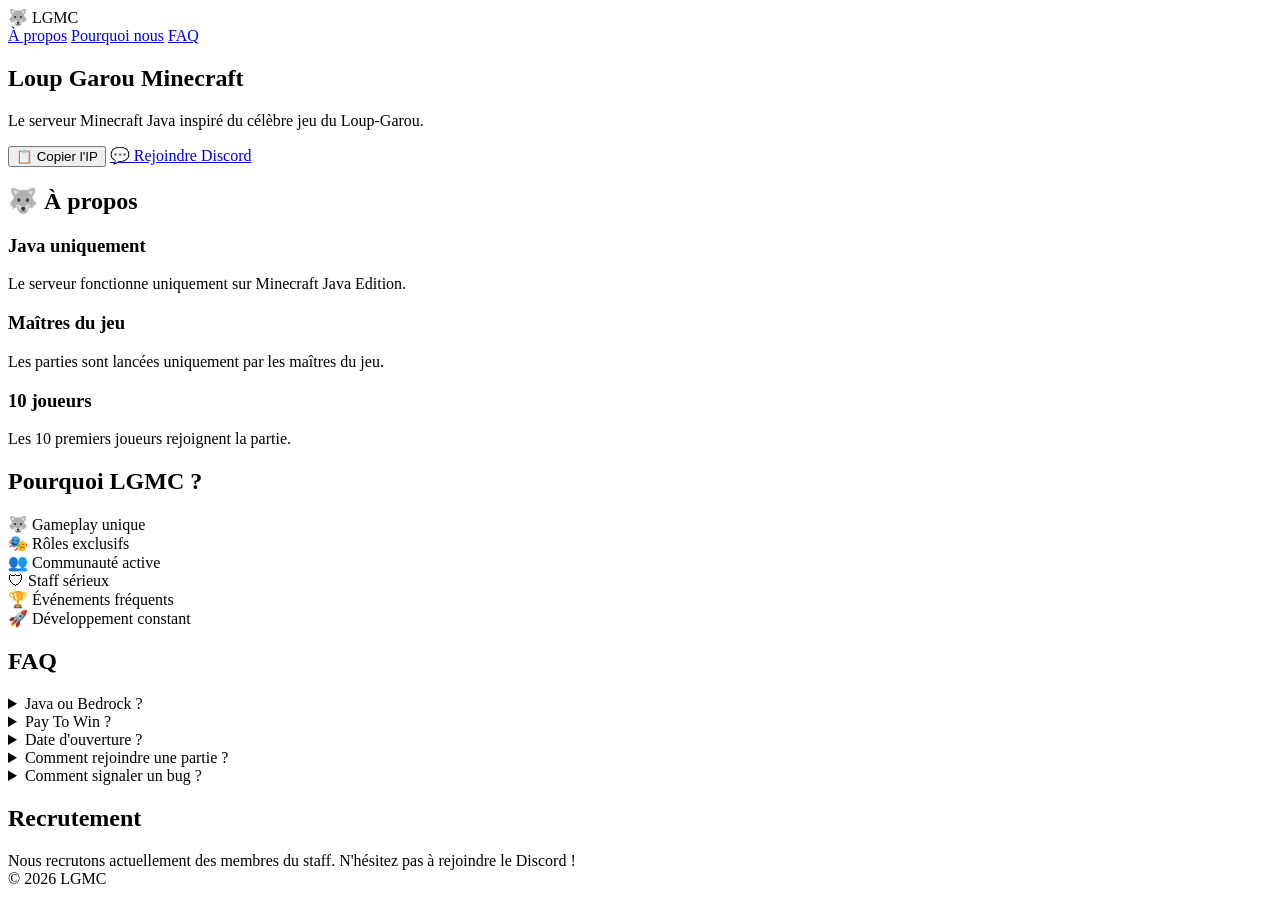
==== index.html @ 2da11fe8 "Create index.html" ====
<!DOCTYPE html>
<html lang="fr">
<head>
<meta charset="UTF-8">
<meta name="viewport" content="width=device-width, initial-scale=1.0">
<title>LGMC - Loup Garou Minecraft</title>

<link rel="stylesheet" href="style.css">

<link href="https://fonts.googleapis.com/css2?family=Poppins:wght@300;400;500;600;700&display=swap" rel="stylesheet">
</head>

<body>

<header>

<div class="logo">
🐺 LGMC
</div>

<nav>

<a href="#apropos">À propos</a>
<a href="#pourquoi">Pourquoi nous</a>
<a href="#faq">FAQ</a>

</nav>

</header>

<section class="hero">

<h1>Loup Garou Minecraft</h1>

<p>
Le serveur Minecraft Java inspiré du célèbre jeu du Loup-Garou.
</p>

<div class="buttons">

<button onclick="copyIP()" class="copy">
📋 Copier l'IP
</button>

<a href="https://discord.gg/BNgE8YpGQR" target="_blank" class="discord">
💬 Rejoindre Discord
</a>

</div>

<p id="copied"></p>

</section>

<section id="apropos">

<h2>🐺 À propos</h2>

<div class="cards">

<div class="card">
<h3>Java uniquement</h3>

<p>
Le serveur fonctionne uniquement sur Minecraft Java Edition.
</p>

</div>

<div class="card">

<h3>Maîtres du jeu</h3>

<p>
Les parties sont lancées uniquement par les maîtres du jeu.
</p>

</div>

<div class="card">

<h3>10 joueurs</h3>

<p>
Les 10 premiers joueurs rejoignent la partie.
</p>

</div>

</div>

</section>

<section id="pourquoi">

<h2>Pourquoi LGMC ?</h2>

<div class="cards">

<div class="card">
🐺 Gameplay unique
</div>

<div class="card">
🎭 Rôles exclusifs
</div>

<div class="card">
👥 Communauté active
</div>

<div class="card">
🛡 Staff sérieux
</div>

<div class="card">
🏆 Événements fréquents
</div>

<div class="card">
🚀 Développement constant
</div>

</div>

</section>

<section id="faq">

<h2>FAQ</h2>

<details>

<summary>Java ou Bedrock ?</summary>

<p>Java uniquement.</p>

</details>

<details>

<summary>Pay To Win ?</summary>

<p>Non.</p>

</details>

<details>

<summary>Date d'ouverture ?</summary>

<p>Pas encore annoncée.</p>

</details>

<details>

<summary>Comment rejoindre une partie ?</summary>

<p>
Les maîtres du jeu lancent les parties.
Vous serez notifié sur Discord.
</p>

</details>

<details>

<summary>Comment signaler un bug ?</summary>

<p>
Ouvrez un ticket sur Discord.
</p>

</details>

</section>

<section>

<h2>Recrutement</h2>

<div class="card">

Nous recrutons actuellement des membres du staff.

N'hésitez pas à rejoindre le Discord !

</div>

</section>

<footer>

© 2026 LGMC

</footer>

<script src="script.js"></script>

</body>
</html>
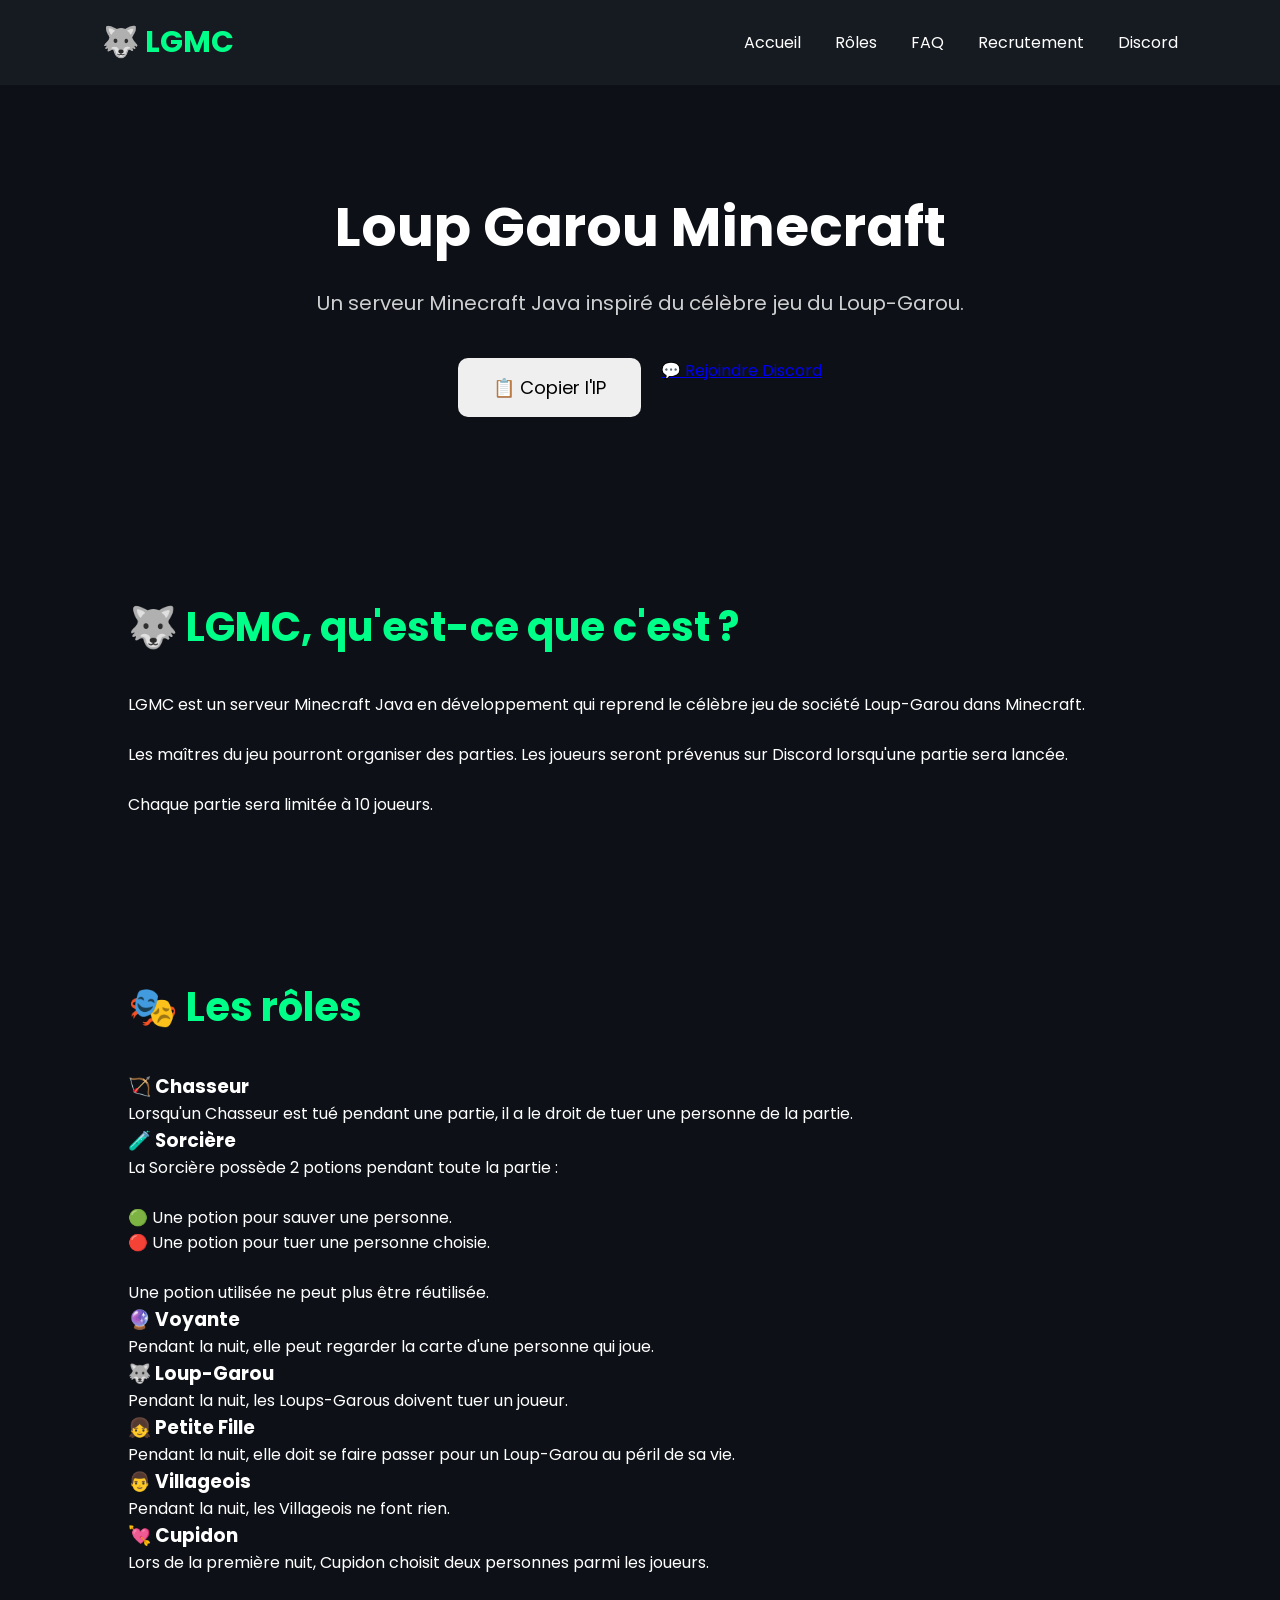
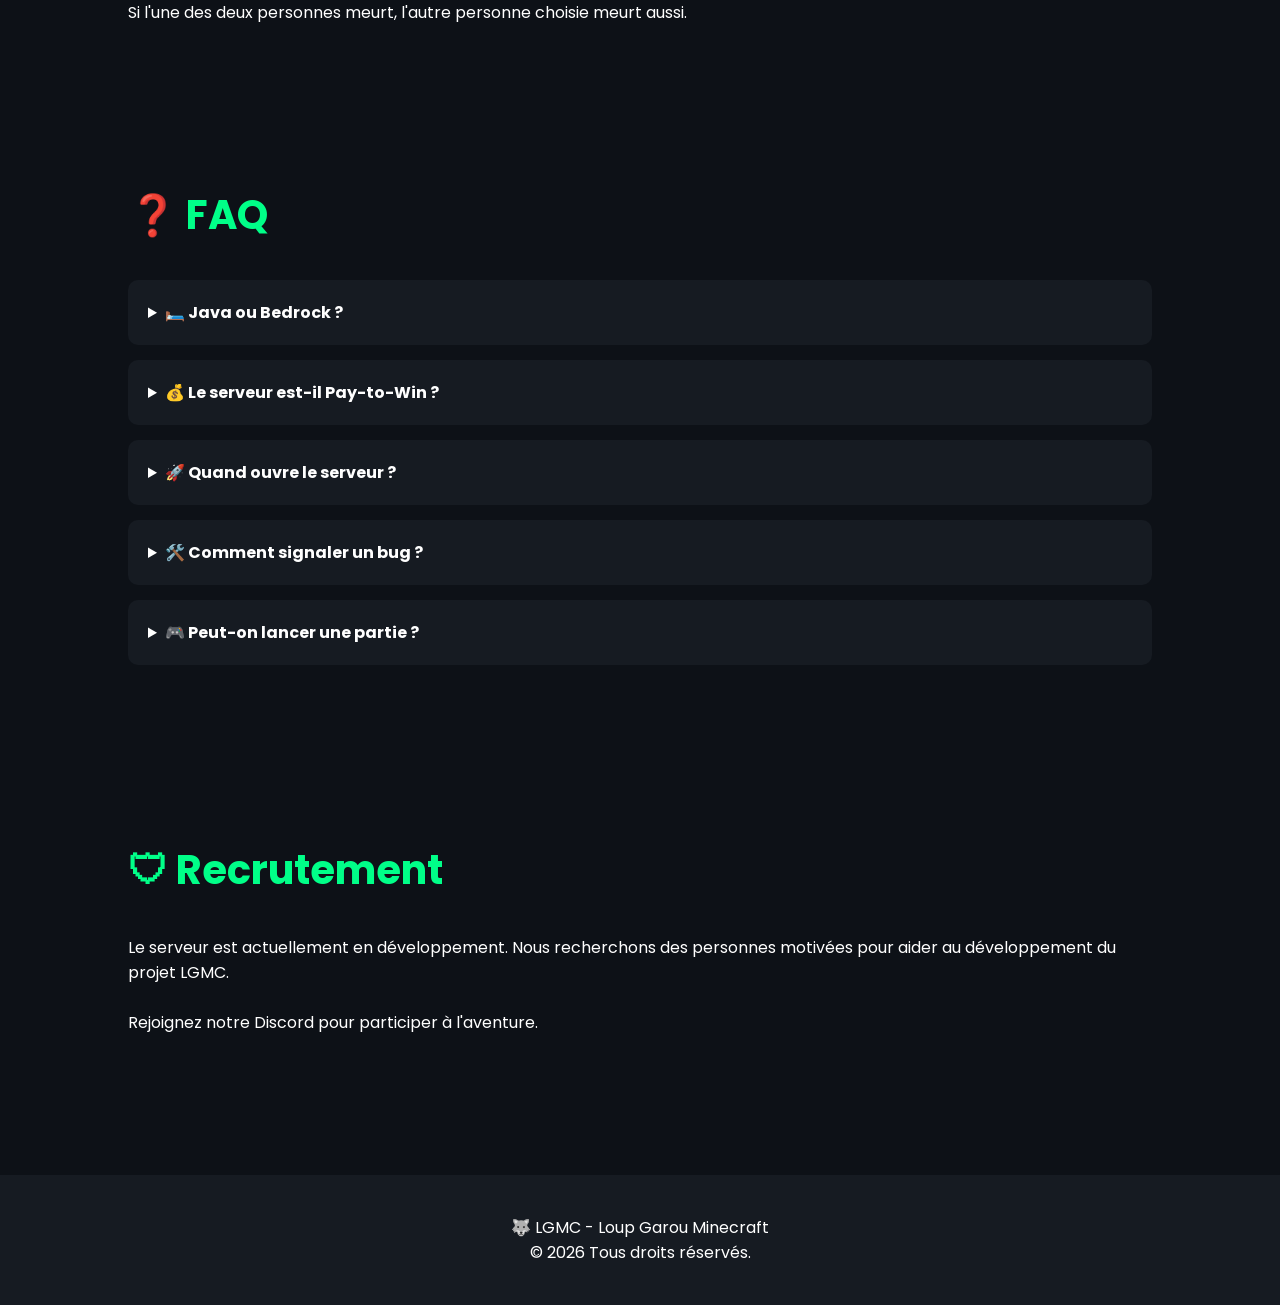
==== commit 73e9a040: "Update index.html" ====
--- a/index.html
+++ b/index.html
@@ -1,16 +1,22 @@
 <!DOCTYPE html>
 <html lang="fr">
+
 <head>
+
 <meta charset="UTF-8">
 <meta name="viewport" content="width=device-width, initial-scale=1.0">
-<title>LGMC - Loup Garou Minecraft</title>
+
+<title>LGMC | Loup Garou Minecraft</title>
 
 <link rel="stylesheet" href="style.css">
 
-<link href="https://fonts.googleapis.com/css2?family=Poppins:wght@300;400;500;600;700&display=swap" rel="stylesheet">
+<link href="https://fonts.googleapis.com/css2?family=Poppins:wght@300;400;600;700&display=swap" rel="stylesheet">
+
 </head>
 
+
 <body>
+
 
 <header>
 
@@ -18,155 +24,291 @@
 🐺 LGMC
 </div>
 
+
 <nav>
 
-<a href="#apropos">À propos</a>
-<a href="#pourquoi">Pourquoi nous</a>
+<a href="#accueil">Accueil</a>
+<a href="#roles">Rôles</a>
 <a href="#faq">FAQ</a>
+<a href="#recrutement">Recrutement</a>
+
+<a class="nav-discord" href="https://discord.gg/BNgE8YpGQR" target="_blank">
+Discord
+</a>
 
 </nav>
 
 </header>
 
-<section class="hero">
-
-<h1>Loup Garou Minecraft</h1>
-
-<p>
-Le serveur Minecraft Java inspiré du célèbre jeu du Loup-Garou.
-</p>
+
+
+<section id="accueil" class="hero">
+
+
+<h1>
+Loup Garou Minecraft
+</h1>
+
+
+<p>
+Un serveur Minecraft Java inspiré du célèbre jeu du Loup-Garou.
+</p>
+
+
 
 <div class="buttons">
 
-<button onclick="copyIP()" class="copy">
+
+<button onclick="copyIP()">
 📋 Copier l'IP
 </button>
 
-<a href="https://discord.gg/BNgE8YpGQR" target="_blank" class="discord">
+
+
+<a href="https://discord.gg/BNgE8YpGQR" target="_blank">
 💬 Rejoindre Discord
 </a>
 
-</div>
-
-<p id="copied"></p>
-
-</section>
-
-<section id="apropos">
-
-<h2>🐺 À propos</h2>
-
-<div class="cards">
-
-<div class="card">
-<h3>Java uniquement</h3>
-
-<p>
-Le serveur fonctionne uniquement sur Minecraft Java Edition.
-</p>
-
-</div>
-
-<div class="card">
-
-<h3>Maîtres du jeu</h3>
-
-<p>
-Les parties sont lancées uniquement par les maîtres du jeu.
-</p>
-
-</div>
-
-<div class="card">
-
-<h3>10 joueurs</h3>
-
-<p>
-Les 10 premiers joueurs rejoignent la partie.
-</p>
-
-</div>
-
-</div>
-
-</section>
-
-<section id="pourquoi">
-
-<h2>Pourquoi LGMC ?</h2>
-
-<div class="cards">
-
-<div class="card">
-🐺 Gameplay unique
-</div>
-
-<div class="card">
-🎭 Rôles exclusifs
-</div>
-
-<div class="card">
-👥 Communauté active
-</div>
-
-<div class="card">
-🛡 Staff sérieux
-</div>
-
-<div class="card">
-🏆 Événements fréquents
-</div>
-
-<div class="card">
-🚀 Développement constant
-</div>
-
-</div>
-
-</section>
+
+</div>
+
+
+<p id="message"></p>
+
+
+</section>
+
+
+
+
+
+<section class="about">
+
+
+<h2>🐺 LGMC, qu'est-ce que c'est ?</h2>
+
+
+<p>
+
+LGMC est un serveur Minecraft Java en développement
+qui reprend le célèbre jeu de société Loup-Garou
+dans Minecraft.
+
+<br><br>
+
+Les maîtres du jeu pourront organiser des parties.
+Les joueurs seront prévenus sur Discord lorsqu'une partie sera lancée.
+
+<br><br>
+
+Chaque partie sera limitée à 10 joueurs.
+
+</p>
+
+
+</section>
+
+
+
+
+
+
+
+<section id="roles">
+
+
+<h2>🎭 Les rôles</h2>
+
+
+
+<div class="role-container">
+
+
+
+<div class="role-card">
+
+<h3>🏹 Chasseur</h3>
+
+<p>
+Lorsqu'un Chasseur est tué pendant une partie,
+il a le droit de tuer une personne de la partie.
+</p>
+
+</div>
+
+
+
+
+<div class="role-card">
+
+<h3>🧪 Sorcière</h3>
+
+<p>
+La Sorcière possède 2 potions pendant toute la partie :
+<br><br>
+🟢 Une potion pour sauver une personne.
+<br>
+🔴 Une potion pour tuer une personne choisie.
+<br><br>
+Une potion utilisée ne peut plus être réutilisée.
+</p>
+
+</div>
+
+
+
+
+
+<div class="role-card">
+
+<h3>🔮 Voyante</h3>
+
+<p>
+Pendant la nuit, elle peut regarder la carte
+d'une personne qui joue.
+</p>
+
+</div>
+
+
+
+
+
+<div class="role-card">
+
+<h3>🐺 Loup-Garou</h3>
+
+<p>
+Pendant la nuit, les Loups-Garous doivent
+tuer un joueur.
+</p>
+
+</div>
+
+
+
+
+
+<div class="role-card">
+
+<h3>👧 Petite Fille</h3>
+
+<p>
+Pendant la nuit, elle doit se faire passer
+pour un Loup-Garou au péril de sa vie.
+</p>
+
+</div>
+
+
+
+
+
+<div class="role-card">
+
+<h3>👨 Villageois</h3>
+
+<p>
+Pendant la nuit, les Villageois ne font rien.
+</p>
+
+</div>
+
+
+
+
+
+<div class="role-card">
+
+<h3>💘 Cupidon</h3>
+
+<p>
+Lors de la première nuit, Cupidon choisit
+deux personnes parmi les joueurs.
+
+<br><br>
+
+Si l'une des deux personnes meurt,
+l'autre personne choisie meurt aussi.
+</p>
+
+</div>
+
+
+
+</div>
+
+
+</section>
+
+
+
+
+
+
 
 <section id="faq">
 
-<h2>FAQ</h2>
-
-<details>
-
-<summary>Java ou Bedrock ?</summary>
-
-<p>Java uniquement.</p>
-
-</details>
-
-<details>
-
-<summary>Pay To Win ?</summary>
-
-<p>Non.</p>
-
-</details>
-
-<details>
-
-<summary>Date d'ouverture ?</summary>
-
-<p>Pas encore annoncée.</p>
-
-</details>
-
-<details>
-
-<summary>Comment rejoindre une partie ?</summary>
-
-<p>
-Les maîtres du jeu lancent les parties.
-Vous serez notifié sur Discord.
-</p>
-
-</details>
-
-<details>
-
-<summary>Comment signaler un bug ?</summary>
+
+<h2>❓ FAQ</h2>
+
+
+
+<div class="faq">
+
+
+
+<details>
+
+<summary>
+🛏️ Java ou Bedrock ?
+</summary>
+
+<p>
+Java uniquement.
+</p>
+
+</details>
+
+
+
+
+<details>
+
+<summary>
+💰 Le serveur est-il Pay-to-Win ?
+</summary>
+
+<p>
+Non, tous les joueurs peuvent progresser sans payer.
+</p>
+
+</details>
+
+
+
+
+<details>
+
+<summary>
+🚀 Quand ouvre le serveur ?
+</summary>
+
+<p>
+Aucune date prévue pour le moment.
+L'ouverture dépendra du développement et du staff disponible.
+</p>
+
+</details>
+
+
+
+
+<details>
+
+<summary>
+🛠️ Comment signaler un bug ?
+</summary>
 
 <p>
 Ouvrez un ticket sur Discord.
@@ -174,29 +316,78 @@
 
 </details>
 
-</section>
-
-<section>
-
-<h2>Recrutement</h2>
-
-<div class="card">
-
-Nous recrutons actuellement des membres du staff.
-
-N'hésitez pas à rejoindre le Discord !
-
-</div>
-
-</section>
+
+
+
+<details>
+
+<summary>
+🎮 Peut-on lancer une partie ?
+</summary>
+
+<p>
+Non, seuls les maîtres du jeu peuvent lancer une partie.
+Les joueurs seront ping lorsqu'une partie sera disponible.
+</p>
+
+</details>
+
+
+
+</div>
+
+
+</section>
+
+
+
+
+
+
+
+<section id="recrutement">
+
+
+<h2>🛡 Recrutement</h2>
+
+
+<div class="box">
+
+Le serveur est actuellement en développement.
+
+Nous recherchons des personnes motivées pour aider
+au développement du projet LGMC.
+
+<br><br>
+
+Rejoignez notre Discord pour participer à l'aventure.
+
+</div>
+
+
+</section>
+
+
+
+
+
+
 
 <footer>
 
-© 2026 LGMC
+🐺 LGMC - Loup Garou Minecraft
+
+<br>
+
+© 2026 Tous droits réservés.
 
 </footer>
 
+
+
 <script src="script.js"></script>
 
+
 </body>
+
 </html>
--- a/style.css
+++ b/style.css
@@ -0,0 +1,207 @@
+*{
+margin:0;
+padding:0;
+box-sizing:border-box;
+font-family:Poppins,sans-serif;
+}
+
+body{
+
+background:#0d1117;
+color:white;
+
+}
+
+header{
+
+display:flex;
+justify-content:space-between;
+align-items:center;
+
+padding:20px 8%;
+
+background:#161b22;
+
+}
+
+.logo{
+
+font-size:30px;
+font-weight:bold;
+color:#00ff88;
+
+}
+
+nav a{
+
+color:white;
+text-decoration:none;
+margin-left:30px;
+
+}
+
+.hero{
+
+padding:100px 10%;
+text-align:center;
+
+}
+
+.hero h1{
+
+font-size:55px;
+
+margin-bottom:20px;
+
+}
+
+.hero p{
+
+font-size:20px;
+opacity:.8;
+
+}
+
+.buttons{
+
+margin-top:40px;
+
+display:flex;
+
+justify-content:center;
+
+gap:20px;
+
+flex-wrap:wrap;
+
+}
+
+button,.discord{
+
+padding:16px 35px;
+
+border:none;
+
+border-radius:10px;
+
+font-size:18px;
+
+cursor:pointer;
+
+text-decoration:none;
+
+}
+
+.copy{
+
+background:#00ff88;
+
+color:black;
+
+font-weight:bold;
+
+}
+
+.discord{
+
+background:#5865F2;
+
+color:white;
+
+}
+
+#copied{
+
+margin-top:20px;
+
+color:#00ff88;
+
+font-weight:bold;
+
+}
+
+section{
+
+padding:80px 10%;
+
+}
+
+h2{
+
+margin-bottom:35px;
+
+font-size:40px;
+
+color:#00ff88;
+
+}
+
+.cards{
+
+display:grid;
+
+grid-template-columns:repeat(auto-fit,minmax(250px,1fr));
+
+gap:20px;
+
+}
+
+.card{
+
+background:#161b22;
+
+padding:30px;
+
+border-radius:15px;
+
+font-size:18px;
+
+}
+
+details{
+
+background:#161b22;
+
+padding:20px;
+
+margin:15px 0;
+
+border-radius:10px;
+
+}
+
+summary{
+
+cursor:pointer;
+
+font-weight:bold;
+
+}
+
+footer{
+
+padding:40px;
+
+text-align:center;
+
+background:#161b22;
+
+margin-top:60px;
+
+}
+
+@media(max-width:700px){
+
+.hero h1{
+
+font-size:40px;
+
+}
+
+nav{
+
+display:none;
+
+}
+
+}
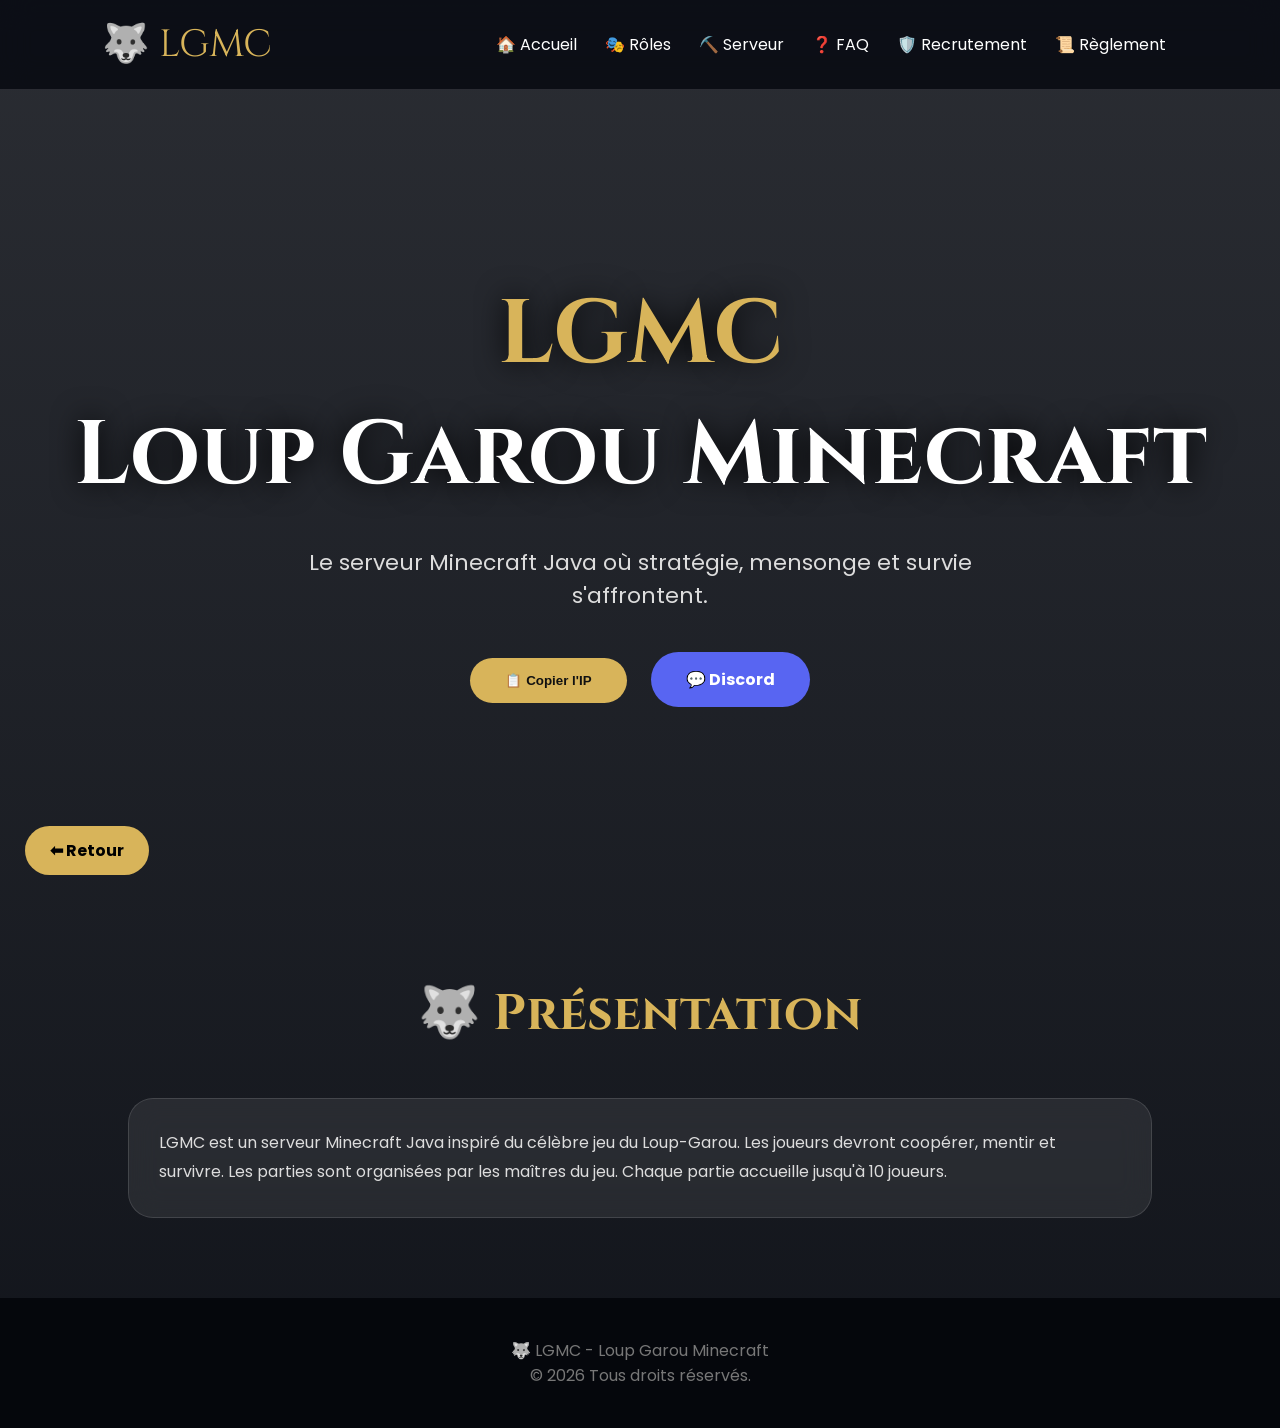
==== commit a1568315: "Add files via upload" ====
--- a/index.html
+++ b/index.html
@@ -1,393 +1,137 @@
-<!DOCTYPE html>
-<html lang="fr">
-
-<head>
-
-<meta charset="UTF-8">
-<meta name="viewport" content="width=device-width, initial-scale=1.0">
-
-<title>LGMC | Loup Garou Minecraft</title>
-
-<link rel="stylesheet" href="style.css">
-
-<link href="https://fonts.googleapis.com/css2?family=Poppins:wght@300;400;600;700&display=swap" rel="stylesheet">
-
-</head>
-
-
-<body>
-
-
-<header>
-
-<div class="logo">
-🐺 LGMC
-</div>
-
-
-<nav>
-
-<a href="#accueil">Accueil</a>
-<a href="#roles">Rôles</a>
-<a href="#faq">FAQ</a>
-<a href="#recrutement">Recrutement</a>
-
-<a class="nav-discord" href="https://discord.gg/BNgE8YpGQR" target="_blank">
-Discord
-</a>
-
-</nav>
-
-</header>
-
-
-
-<section id="accueil" class="hero">
-
-
-<h1>
-Loup Garou Minecraft
-</h1>
-
-
-<p>
-Un serveur Minecraft Java inspiré du célèbre jeu du Loup-Garou.
-</p>
-
-
-
-<div class="buttons">
-
-
-<button onclick="copyIP()">
-📋 Copier l'IP
-</button>
-
-
-
-<a href="https://discord.gg/BNgE8YpGQR" target="_blank">
-💬 Rejoindre Discord
-</a>
-
-
-</div>
-
-
-<p id="message"></p>
-
-
-</section>
-
-
-
-
-
-<section class="about">
-
-
-<h2>🐺 LGMC, qu'est-ce que c'est ?</h2>
-
-
-<p>
-
-LGMC est un serveur Minecraft Java en développement
-qui reprend le célèbre jeu de société Loup-Garou
-dans Minecraft.
-
-<br><br>
-
-Les maîtres du jeu pourront organiser des parties.
-Les joueurs seront prévenus sur Discord lorsqu'une partie sera lancée.
-
-<br><br>
-
-Chaque partie sera limitée à 10 joueurs.
-
-</p>
-
-
-</section>
-
-
-
-
-
-
-
-<section id="roles">
-
-
-<h2>🎭 Les rôles</h2>
-
-
-
-<div class="role-container">
-
-
-
-<div class="role-card">
-
-<h3>🏹 Chasseur</h3>
-
-<p>
-Lorsqu'un Chasseur est tué pendant une partie,
-il a le droit de tuer une personne de la partie.
-</p>
-
-</div>
-
-
-
-
-<div class="role-card">
-
-<h3>🧪 Sorcière</h3>
-
-<p>
-La Sorcière possède 2 potions pendant toute la partie :
-<br><br>
-🟢 Une potion pour sauver une personne.
-<br>
-🔴 Une potion pour tuer une personne choisie.
-<br><br>
-Une potion utilisée ne peut plus être réutilisée.
-</p>
-
-</div>
-
-
-
-
-
-<div class="role-card">
-
-<h3>🔮 Voyante</h3>
-
-<p>
-Pendant la nuit, elle peut regarder la carte
-d'une personne qui joue.
-</p>
-
-</div>
-
-
-
-
-
-<div class="role-card">
-
-<h3>🐺 Loup-Garou</h3>
-
-<p>
-Pendant la nuit, les Loups-Garous doivent
-tuer un joueur.
-</p>
-
-</div>
-
-
-
-
-
-<div class="role-card">
-
-<h3>👧 Petite Fille</h3>
-
-<p>
-Pendant la nuit, elle doit se faire passer
-pour un Loup-Garou au péril de sa vie.
-</p>
-
-</div>
-
-
-
-
-
-<div class="role-card">
-
-<h3>👨 Villageois</h3>
-
-<p>
-Pendant la nuit, les Villageois ne font rien.
-</p>
-
-</div>
-
-
-
-
-
-<div class="role-card">
-
-<h3>💘 Cupidon</h3>
-
-<p>
-Lors de la première nuit, Cupidon choisit
-deux personnes parmi les joueurs.
-
-<br><br>
-
-Si l'une des deux personnes meurt,
-l'autre personne choisie meurt aussi.
-</p>
-
-</div>
-
-
-
-</div>
-
-
-</section>
-
-
-
-
-
-
-
-<section id="faq">
-
-
-<h2>❓ FAQ</h2>
-
-
-
-<div class="faq">
-
-
-
-<details>
-
-<summary>
-🛏️ Java ou Bedrock ?
-</summary>
-
-<p>
-Java uniquement.
-</p>
-
-</details>
-
-
-
-
-<details>
-
-<summary>
-💰 Le serveur est-il Pay-to-Win ?
-</summary>
-
-<p>
-Non, tous les joueurs peuvent progresser sans payer.
-</p>
-
-</details>
-
-
-
-
-<details>
-
-<summary>
-🚀 Quand ouvre le serveur ?
-</summary>
-
-<p>
-Aucune date prévue pour le moment.
-L'ouverture dépendra du développement et du staff disponible.
-</p>
-
-</details>
-
-
-
-
-<details>
-
-<summary>
-🛠️ Comment signaler un bug ?
-</summary>
-
-<p>
-Ouvrez un ticket sur Discord.
-</p>
-
-</details>
-
-
-
-
-<details>
-
-<summary>
-🎮 Peut-on lancer une partie ?
-</summary>
-
-<p>
-Non, seuls les maîtres du jeu peuvent lancer une partie.
-Les joueurs seront ping lorsqu'une partie sera disponible.
-</p>
-
-</details>
-
-
-
-</div>
-
-
-</section>
-
-
-
-
-
-
-
-<section id="recrutement">
-
-
-<h2>🛡 Recrutement</h2>
-
-
-<div class="box">
-
-Le serveur est actuellement en développement.
-
-Nous recherchons des personnes motivées pour aider
-au développement du projet LGMC.
-
-<br><br>
-
-Rejoignez notre Discord pour participer à l'aventure.
-
-</div>
-
-
-</section>
-
-
-
-
-
-
-
-<footer>
-
-🐺 LGMC - Loup Garou Minecraft
-
-<br>
-
-© 2026 Tous droits réservés.
-
-</footer>
-
-
-
-<script src="script.js"></script>
-
-
-</body>
-
-</html>
+<!DOCTYPE html>
+
+<html lang="fr">
+
+<head>
+
+<meta charset="UTF-8">
+
+<title>LGMC - Loup Garou Minecraft</title>
+
+<link rel="stylesheet" href="css/style.css">
+
+</head>
+
+
+<body>
+
+
+<nav>
+
+<div class="logo">
+🐺 LGMC
+</div>
+
+
+<div class="menu">
+
+<a href="index.html">🏠 Accueil</a>
+<a href="roles.html">🎭 Rôles</a>
+<a href="serveur.html">⛏️ Serveur</a>
+<a href="faq.html">❓ FAQ</a>
+<a href="recrutement.html">🛡️ Recrutement</a>
+<a href="reglement.html">📜 Règlement</a>
+
+</div>
+
+</nav>
+
+
+<div id="notify">
+✅ IP copiée !
+</div>
+
+
+
+<div class="hero">
+
+<div>
+
+<h1>
+LGMC
+<br>
+<span>
+Loup Garou Minecraft
+</span>
+</h1>
+
+
+<p>
+Le serveur Minecraft Java où stratégie,
+mensonge et survie s'affrontent.
+</p>
+
+
+<button class="btn ip" onclick="copyIP()">
+
+📋 Copier l'IP
+
+</button>
+
+
+<a class="btn discord"
+href="https://discord.gg/VOTREDISCORD"
+target="_blank">
+
+💬 Discord
+
+</a>
+
+
+</div>
+
+</div>
+
+
+
+<section>
+
+<h2 class="title">
+🐺 Présentation
+</h2>
+
+
+<div class="card">
+
+<p>
+
+LGMC est un serveur Minecraft Java inspiré du célèbre jeu du Loup-Garou.
+
+Les joueurs devront coopérer, mentir et survivre.
+
+Les parties sont organisées par les maîtres du jeu.
+
+Chaque partie accueille jusqu'à 10 joueurs.
+
+</p>
+
+
+</div>
+
+
+</section>
+
+
+
+<footer>
+
+🐺 LGMC - Loup Garou Minecraft
+
+<br>
+
+© 2026 Tous droits réservés.
+
+</footer>
+
+
+<a class="back" href="javascript:history.back()">
+⬅ Retour
+</a>
+
+
+<script src="js/script.js"></script>
+
+
+</body>
+
+</html>
--- a/css/style.css
+++ b/css/style.css
@@ -0,0 +1,404 @@
+@import url('https://fonts.googleapis.com/css2?family=Cinzel:wght@700;900&family=Poppins:wght@300;500;700&display=swap');
+
+
+*{
+margin:0;
+padding:0;
+box-sizing:border-box;
+}
+
+
+body{
+
+font-family:Poppins,sans-serif;
+
+color:white;
+
+background:
+linear-gradient(
+rgba(5,8,15,.85),
+rgba(5,8,15,.95)
+),
+url("https://images.unsplash.com/photo-1511497584788-876760111969")
+center/cover fixed;
+
+min-height:100vh;
+
+}
+
+
+/* MENU */
+
+nav{
+
+height:90px;
+
+background:rgba(5,8,15,.8);
+
+backdrop-filter:blur(15px);
+
+display:flex;
+
+justify-content:space-between;
+
+align-items:center;
+
+padding:0 8%;
+
+position:sticky;
+
+top:0;
+
+z-index:100;
+
+border-bottom:1px solid #ffffff20;
+
+}
+
+
+.logo{
+
+font-family:Cinzel;
+
+font-size:38px;
+
+color:#d8b45a;
+
+}
+
+
+
+.menu a{
+
+color:white;
+
+text-decoration:none;
+
+margin:12px;
+
+transition:.3s;
+
+}
+
+
+
+.menu a:hover{
+
+color:#d8b45a;
+
+}
+
+
+/* HERO */
+
+
+.hero{
+
+height:90vh;
+
+display:flex;
+
+justify-content:center;
+
+align-items:center;
+
+text-align:center;
+
+}
+
+
+
+.hero h1{
+
+font-family:Cinzel;
+
+font-size:90px;
+
+color:#d8b45a;
+
+text-shadow:
+0 0 30px black;
+
+}
+
+
+
+.hero span{
+
+color:white;
+
+}
+
+
+
+.hero p{
+
+font-size:22px;
+
+max-width:800px;
+
+margin:30px auto;
+
+color:#ddd;
+
+}
+
+
+
+/* BOUTONS */
+
+
+.btn{
+
+display:inline-block;
+
+padding:15px 35px;
+
+border-radius:40px;
+
+text-decoration:none;
+
+font-weight:bold;
+
+border:none;
+
+cursor:pointer;
+
+margin:10px;
+
+transition:.3s;
+
+}
+
+
+.btn:hover{
+
+transform:scale(1.08);
+
+}
+
+
+.discord{
+
+background:#5865f2;
+
+color:white;
+
+}
+
+
+.ip{
+
+background:#d8b45a;
+
+color:#111;
+
+}
+
+
+
+/* SECTIONS */
+
+
+section{
+
+padding:80px 10%;
+
+}
+
+
+.title{
+
+font-family:Cinzel;
+
+text-align:center;
+
+font-size:50px;
+
+color:#d8b45a;
+
+margin-bottom:50px;
+
+}
+
+
+
+/* CARTES */
+
+
+.grid{
+
+display:grid;
+
+grid-template-columns:
+repeat(auto-fit,minmax(260px,1fr));
+
+gap:30px;
+
+}
+
+
+.card{
+
+background:
+
+rgba(255,255,255,.08);
+
+border:
+
+1px solid #ffffff20;
+
+padding:30px;
+
+border-radius:25px;
+
+backdrop-filter:blur(15px);
+
+transition:.4s;
+
+}
+
+
+
+.card:hover{
+
+transform:translateY(-10px);
+
+border-color:#d8b45a;
+
+box-shadow:0 0 30px #000;
+
+}
+
+
+
+.card h2{
+
+color:#d8b45a;
+
+margin-bottom:15px;
+
+}
+
+
+
+.card p{
+
+color:#ddd;
+
+line-height:1.8;
+
+}
+
+
+
+/* NOTIFICATION */
+
+
+#notify{
+
+position:fixed;
+
+top:100px;
+
+right:30px;
+
+background:#d8b45a;
+
+color:black;
+
+padding:15px 25px;
+
+border-radius:30px;
+
+display:none;
+
+font-weight:bold;
+
+}
+
+
+
+/* RETOUR */
+
+
+.back{
+
+position:fixed;
+
+bottom:25px;
+
+left:25px;
+
+background:#d8b45a;
+
+color:black;
+
+padding:12px 25px;
+
+border-radius:40px;
+
+text-decoration:none;
+
+font-weight:bold;
+
+}
+
+
+
+/* FOOTER */
+
+
+footer{
+
+background:#05070c;
+
+padding:40px;
+
+text-align:center;
+
+color:#777;
+
+}
+
+
+
+/* MOBILE */
+
+
+@media(max-width:900px){
+
+
+nav{
+
+flex-direction:column;
+
+height:auto;
+
+padding:20px;
+
+}
+
+
+.hero h1{
+
+font-size:45px;
+
+}
+
+
+.menu{
+
+margin-top:20px;
+
+}
+
+
+.menu a{
+
+display:inline-block;
+
+}
+
+
+}
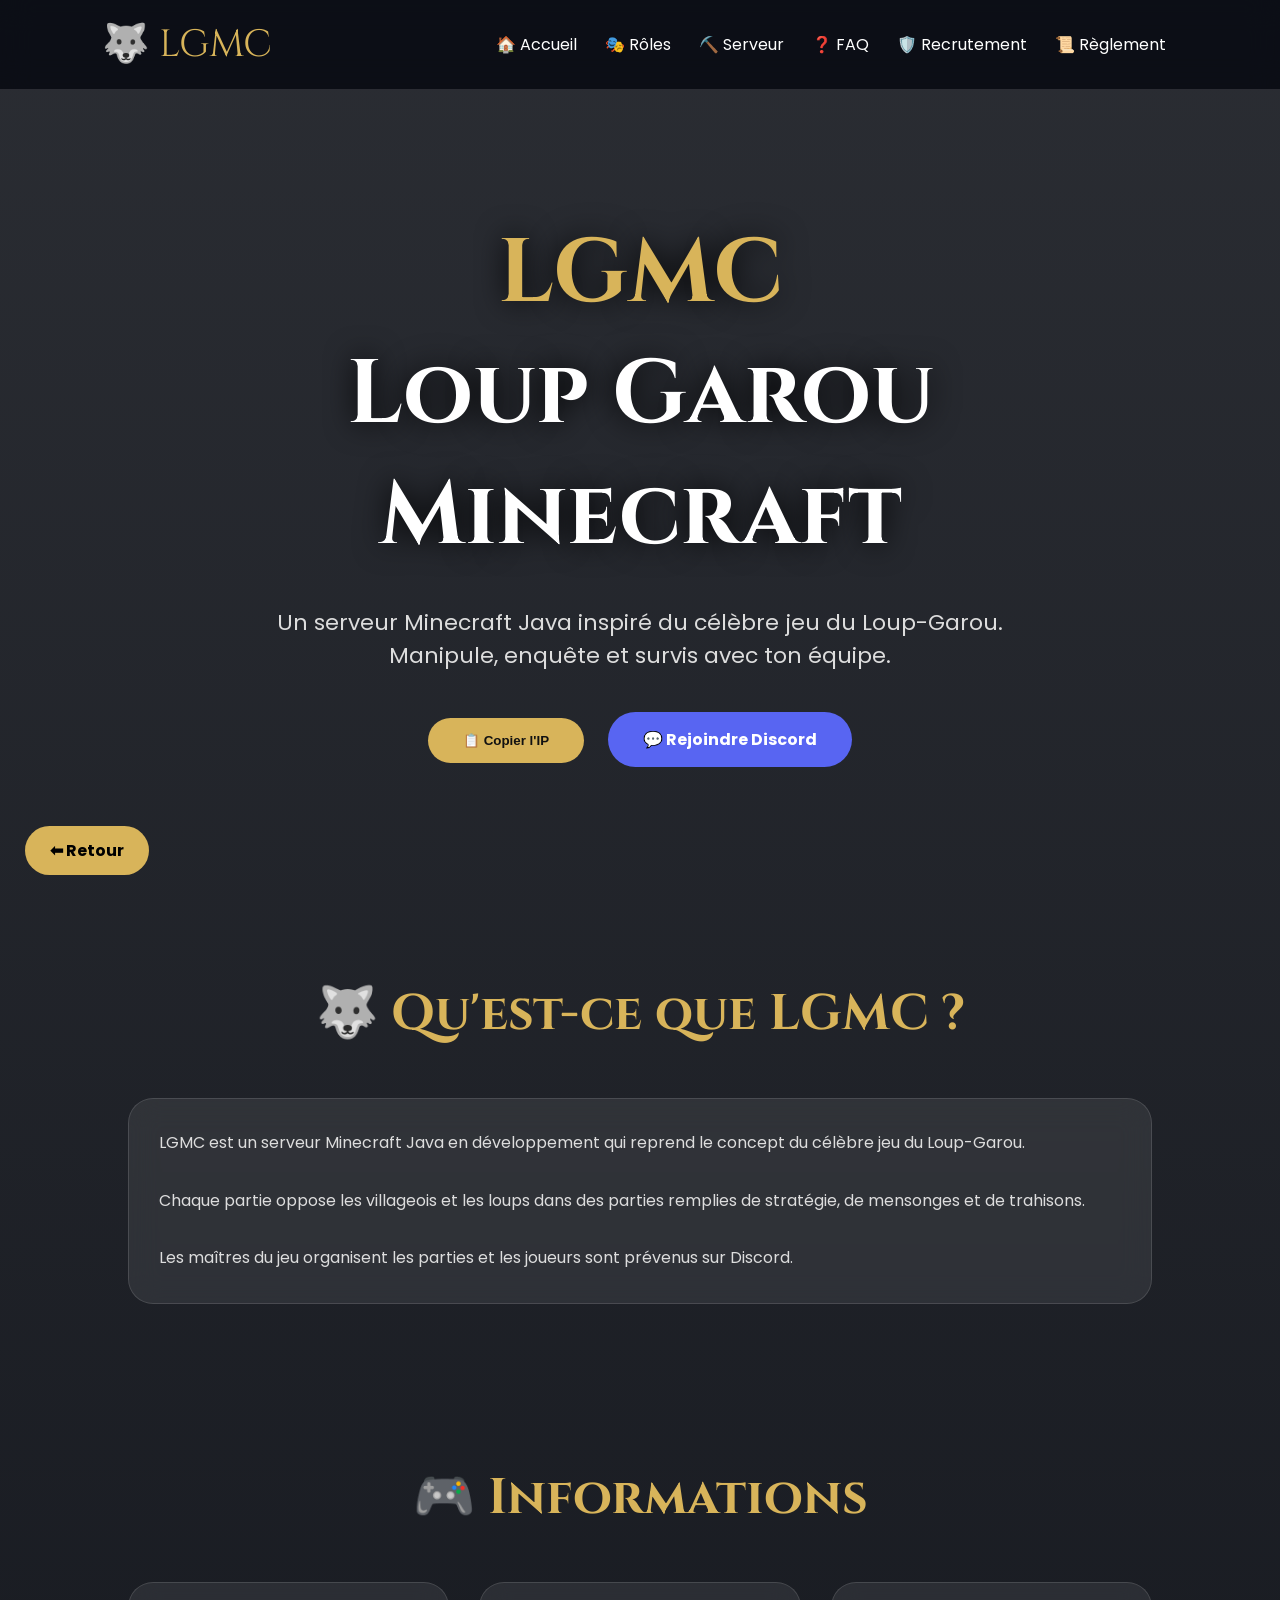
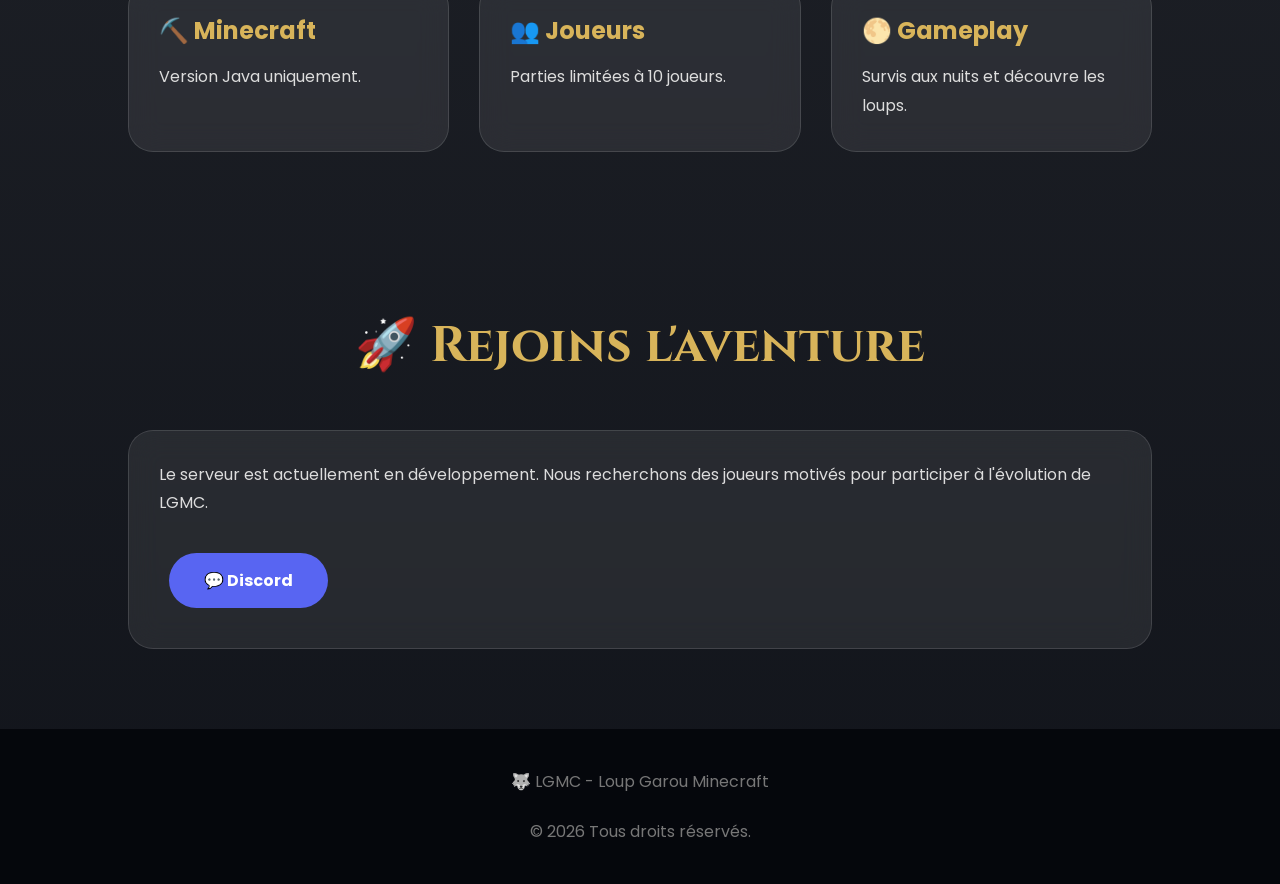
==== commit 65ace4ea: "Update index.html" ====
--- a/index.html
+++ b/index.html
@@ -1,40 +1,71 @@
 <!DOCTYPE html>
-
 <html lang="fr">
 
 <head>
 
 <meta charset="UTF-8">
 
-<title>LGMC - Loup Garou Minecraft</title>
+<meta name="viewport" content="width=device-width, initial-scale=1.0">
+
+
+<title>🐺 LGMC - Loup Garou Minecraft</title>
+
+
+<!-- Aperçu Discord -->
+
+<meta property="og:title" content="🐺 LGMC - Loup Garou Minecraft">
+
+<meta property="og:description" content="🌕 LGMC est un serveur Minecraft Java inspiré du célèbre jeu du Loup-Garou. Survis, bluffe et élimine tes ennemis !">
+
+<meta property="og:url" content="https://creeper564.github.io/LGMC">
+
+<meta property="og:type" content="website">
+
+<meta name="theme-color" content="#d8b45a">
+
+
 
 <link rel="stylesheet" href="css/style.css">
 
+
 </head>
 
 
+
 <body>
 
 
+
 <nav>
+
 
 <div class="logo">
 🐺 LGMC
 </div>
 
 
+
 <div class="menu">
 
 <a href="index.html">🏠 Accueil</a>
+
 <a href="roles.html">🎭 Rôles</a>
+
 <a href="serveur.html">⛏️ Serveur</a>
+
 <a href="faq.html">❓ FAQ</a>
+
 <a href="recrutement.html">🛡️ Recrutement</a>
+
 <a href="reglement.html">📜 Règlement</a>
 
-</div>
+
+</div>
+
 
 </nav>
+
+
 
 
 <div id="notify">
@@ -43,23 +74,40 @@
 
 
 
-<div class="hero">
+
+
+<section class="hero">
+
 
 <div>
 
+
 <h1>
+
 LGMC
+
 <br>
+
 <span>
 Loup Garou Minecraft
 </span>
+
+
 </h1>
 
 
-<p>
-Le serveur Minecraft Java où stratégie,
-mensonge et survie s'affrontent.
-</p>
+
+<p>
+
+Un serveur Minecraft Java inspiré du célèbre jeu du Loup-Garou.
+
+<br>
+
+Manipule, enquête et survis avec ton équipe.
+
+</p>
+
+
 
 
 <button class="btn ip" onclick="copyIP()">
@@ -67,44 +115,189 @@
 📋 Copier l'IP
 
 </button>
+
+
+
 
 
 <a class="btn discord"
 href="https://discord.gg/VOTREDISCORD"
 target="_blank">
 
+💬 Rejoindre Discord
+
+</a>
+
+
+
+</div>
+
+
+</section>
+
+
+
+
+
+
+<section>
+
+
+<h2 class="title">
+
+🐺 Qu'est-ce que LGMC ?
+
+</h2>
+
+
+
+<div class="card">
+
+
+<p>
+
+
+LGMC est un serveur Minecraft Java en développement
+qui reprend le concept du célèbre jeu du Loup-Garou.
+
+
+<br><br>
+
+
+Chaque partie oppose les villageois et les loups
+dans des parties remplies de stratégie,
+de mensonges et de trahisons.
+
+
+<br><br>
+
+
+Les maîtres du jeu organisent les parties
+et les joueurs sont prévenus sur Discord.
+
+
+</p>
+
+
+</div>
+
+
+</section>
+
+
+
+
+
+
+<section>
+
+
+<h2 class="title">
+
+🎮 Informations
+
+</h2>
+
+
+
+
+<div class="grid">
+
+
+
+<div class="card">
+
+<h2>
+⛏️ Minecraft
+</h2>
+
+<p>
+Version Java uniquement.
+</p>
+
+</div>
+
+
+
+
+<div class="card">
+
+<h2>
+👥 Joueurs
+</h2>
+
+<p>
+Parties limitées à 10 joueurs.
+</p>
+
+</div>
+
+
+
+
+
+<div class="card">
+
+<h2>
+🌕 Gameplay
+</h2>
+
+<p>
+Survis aux nuits et découvre les loups.
+</p>
+
+</div>
+
+
+
+</div>
+
+
+</section>
+
+
+
+
+
+
+<section>
+
+
+<h2 class="title">
+
+🚀 Rejoins l'aventure
+
+</h2>
+
+
+
+<div class="card">
+
+
+<p>
+
+Le serveur est actuellement en développement.
+
+Nous recherchons des joueurs motivés
+pour participer à l'évolution de LGMC.
+
+</p>
+
+
+
+<br>
+
+
+
+<a class="btn discord"
+href="https://discord.gg/Cd4FgajU35"
+target="_blank">
+
 💬 Discord
 
 </a>
 
 
-</div>
-
-</div>
-
-
-
-<section>
-
-<h2 class="title">
-🐺 Présentation
-</h2>
-
-
-<div class="card">
-
-<p>
-
-LGMC est un serveur Minecraft Java inspiré du célèbre jeu du Loup-Garou.
-
-Les joueurs devront coopérer, mentir et survivre.
-
-Les parties sont organisées par les maîtres du jeu.
-
-Chaque partie accueille jusqu'à 10 joueurs.
-
-</p>
-
 
 </div>
 
@@ -113,25 +306,78 @@
 
 
 
+
+
+
+
 <footer>
 
+
 🐺 LGMC - Loup Garou Minecraft
 
-<br>
+<br><br>
 
 © 2026 Tous droits réservés.
 
+
 </footer>
 
 
+
+
+
+
 <a class="back" href="javascript:history.back()">
+
 ⬅ Retour
+
 </a>
 
 
-<script src="js/script.js"></script>
+
+
+
+
+<script>
+
+
+const IP="play.lgmc.fr";
+
+
+
+function copyIP(){
+
+
+navigator.clipboard.writeText(IP);
+
+
+
+let notification=document.getElementById("notify");
+
+
+notification.style.display="block";
+
+
+
+setTimeout(()=>{
+
+
+notification.style.display="none";
+
+
+},2500);
+
+
+
+}
+
+
+</script>
+
+
+
 
 
 </body>
 
-</html>+</html>
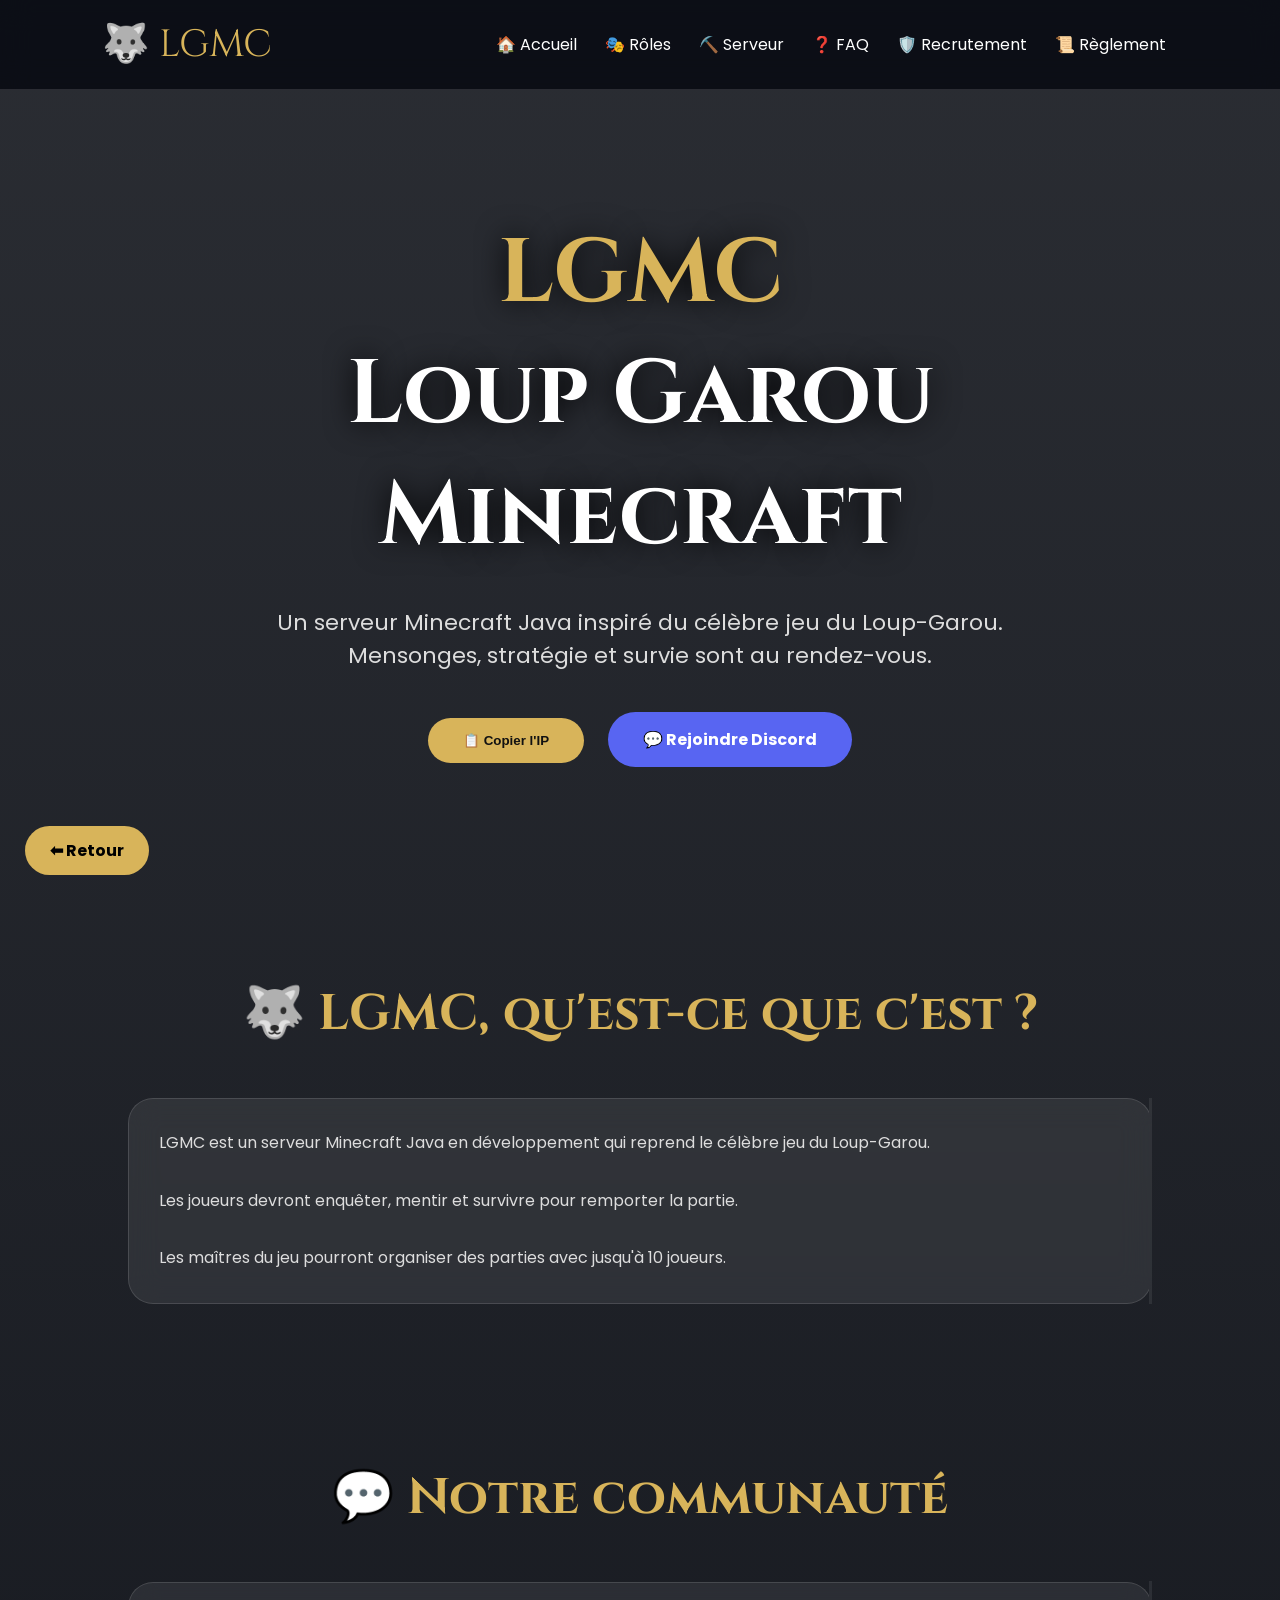
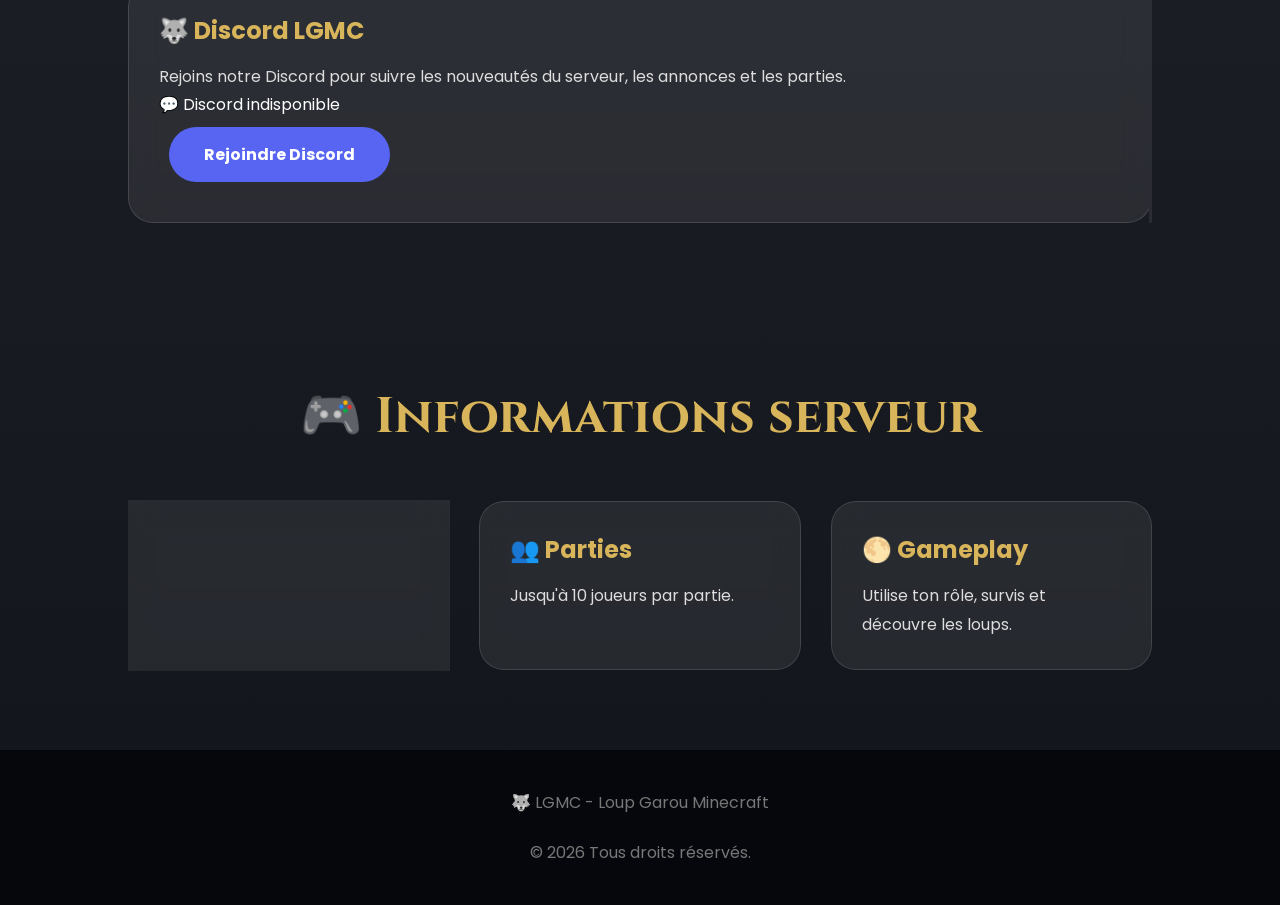
==== commit 0d5ece36: "Update index.html" ====
--- a/index.html
+++ b/index.html
@@ -31,9 +31,11 @@
 </head>
 
 
-
 <body>
 
+
+
+<!-- MENU -->
 
 
 <nav>
@@ -47,17 +49,34 @@
 
 <div class="menu">
 
-<a href="index.html">🏠 Accueil</a>
-
-<a href="roles.html">🎭 Rôles</a>
-
-<a href="serveur.html">⛏️ Serveur</a>
-
-<a href="faq.html">❓ FAQ</a>
-
-<a href="recrutement.html">🛡️ Recrutement</a>
-
-<a href="reglement.html">📜 Règlement</a>
+<a href="index.html">
+🏠 Accueil
+</a>
+
+
+<a href="roles.html">
+🎭 Rôles
+</a>
+
+
+<a href="serveur.html">
+⛏️ Serveur
+</a>
+
+
+<a href="faq.html">
+❓ FAQ
+</a>
+
+
+<a href="recrutement.html">
+🛡️ Recrutement
+</a>
+
+
+<a href="reglement.html">
+📜 Règlement
+</a>
 
 
 </div>
@@ -68,12 +87,20 @@
 
 
 
+
 <div id="notify">
+
 ✅ IP copiée !
-</div>
-
-
-
+
+</div>
+
+
+
+
+
+
+
+<!-- HERO -->
 
 
 <section class="hero">
@@ -92,7 +119,6 @@
 Loup Garou Minecraft
 </span>
 
-
 </h1>
 
 
@@ -103,13 +129,14 @@
 
 <br>
 
-Manipule, enquête et survis avec ton équipe.
+Mensonges, stratégie et survie sont au rendez-vous.
 
 </p>
 
 
 
 
+
 <button class="btn ip" onclick="copyIP()">
 
 📋 Copier l'IP
@@ -121,7 +148,9 @@
 
 
 <a class="btn discord"
-href="https://discord.gg/VOTREDISCORD"
+
+href="https://discord.gg/Cd4FgajU35"
+
 target="_blank">
 
 💬 Rejoindre Discord
@@ -140,12 +169,16 @@
 
 
 
+
+<!-- PRESENTATION -->
+
+
 <section>
 
 
 <h2 class="title">
 
-🐺 Qu'est-ce que LGMC ?
+🐺 LGMC, qu'est-ce que c'est ?
 
 </h2>
 
@@ -158,22 +191,21 @@
 
 
 LGMC est un serveur Minecraft Java en développement
-qui reprend le concept du célèbre jeu du Loup-Garou.
+qui reprend le célèbre jeu du Loup-Garou.
 
 
 <br><br>
 
 
-Chaque partie oppose les villageois et les loups
-dans des parties remplies de stratégie,
-de mensonges et de trahisons.
+Les joueurs devront enquêter,
+mentir et survivre pour remporter la partie.
 
 
 <br><br>
 
 
-Les maîtres du jeu organisent les parties
-et les joueurs sont prévenus sur Discord.
+Les maîtres du jeu pourront organiser
+des parties avec jusqu'à 10 joueurs.
 
 
 </p>
@@ -189,15 +221,102 @@
 
 
 
+
+
+
+<!-- COMMUNAUTE DISCORD -->
+
+
 <section>
 
 
 <h2 class="title">
 
-🎮 Informations
-
-</h2>
-
+💬 Notre communauté
+
+</h2>
+
+
+
+<div class="card discord-card">
+
+
+<h2>
+
+🐺 Discord LGMC
+
+</h2>
+
+
+
+<p>
+
+Rejoins notre Discord pour suivre
+les nouveautés du serveur,
+les annonces et les parties.
+
+</p>
+
+
+
+
+<div class="members">
+
+
+💬
+
+<span id="members">
+
+Chargement...
+
+</span>
+
+
+</div>
+
+
+
+
+
+<a class="btn discord"
+
+href="https://discord.gg/Cd4FgajU35"
+
+target="_blank">
+
+
+Rejoindre Discord
+
+
+</a>
+
+
+
+</div>
+
+
+
+</section>
+
+
+
+
+
+
+
+
+
+<!-- INFORMATIONS -->
+
+
+<section>
+
+
+<h2 class="title">
+
+🎮 Informations serveur
+
+</h2>
 
 
 
@@ -206,46 +325,65 @@
 
 
 <div class="card">
+
 
 <h2>
 ⛏️ Minecraft
 </h2>
 
+
 <p>
+
 Version Java uniquement.
+
 </p>
 
-</div>
+
+</div>
+
+
 
 
 
 
 <div class="card">
 
+
 <h2>
-👥 Joueurs
-</h2>
+👥 Parties
+</h2>
+
 
 <p>
-Parties limitées à 10 joueurs.
+
+Jusqu'à 10 joueurs par partie.
+
 </p>
 
-</div>
+
+</div>
+
 
 
 
 
 
 <div class="card">
+
 
 <h2>
 🌕 Gameplay
 </h2>
 
+
 <p>
-Survis aux nuits et découvre les loups.
+
+Utilise ton rôle,
+survis et découvre les loups.
+
 </p>
 
+
 </div>
 
 
@@ -260,53 +398,6 @@
 
 
 
-<section>
-
-
-<h2 class="title">
-
-🚀 Rejoins l'aventure
-
-</h2>
-
-
-
-<div class="card">
-
-
-<p>
-
-Le serveur est actuellement en développement.
-
-Nous recherchons des joueurs motivés
-pour participer à l'évolution de LGMC.
-
-</p>
-
-
-
-<br>
-
-
-
-<a class="btn discord"
-href="https://discord.gg/Cd4FgajU35"
-target="_blank">
-
-💬 Discord
-
-</a>
-
-
-
-</div>
-
-
-</section>
-
-
-
-
 
 
 
@@ -338,10 +429,19 @@
 
 
 
+
+
+
+<!-- SCRIPT IP + DISCORD -->
+
+
 <script>
 
 
-const IP="play.lgmc.fr";
+// IP Minecraft
+
+
+const IP = "play.lgmc.fr";
 
 
 
@@ -352,7 +452,9 @@
 
 
 
-let notification=document.getElementById("notify");
+let notification =
+document.getElementById("notify");
+
 
 
 notification.style.display="block";
@@ -368,10 +470,54 @@
 },2500);
 
 
-
 }
 
 
+
+
+
+
+// COMPTEUR DISCORD
+
+
+const SERVER_ID = "1505492764035514378";
+
+
+
+fetch(`https://discord.com/api/guilds/${SERVER_ID}/widget.json`)
+
+
+
+.then(response => response.json())
+
+
+
+.then(data => {
+
+
+
+document.getElementById("members").innerHTML =
+
+data.presence_count + " membres en ligne";
+
+
+
+})
+
+
+
+.catch(()=>{
+
+
+document.getElementById("members").innerHTML =
+
+"Discord indisponible";
+
+
+});
+
+
+
 </script>
 
 
